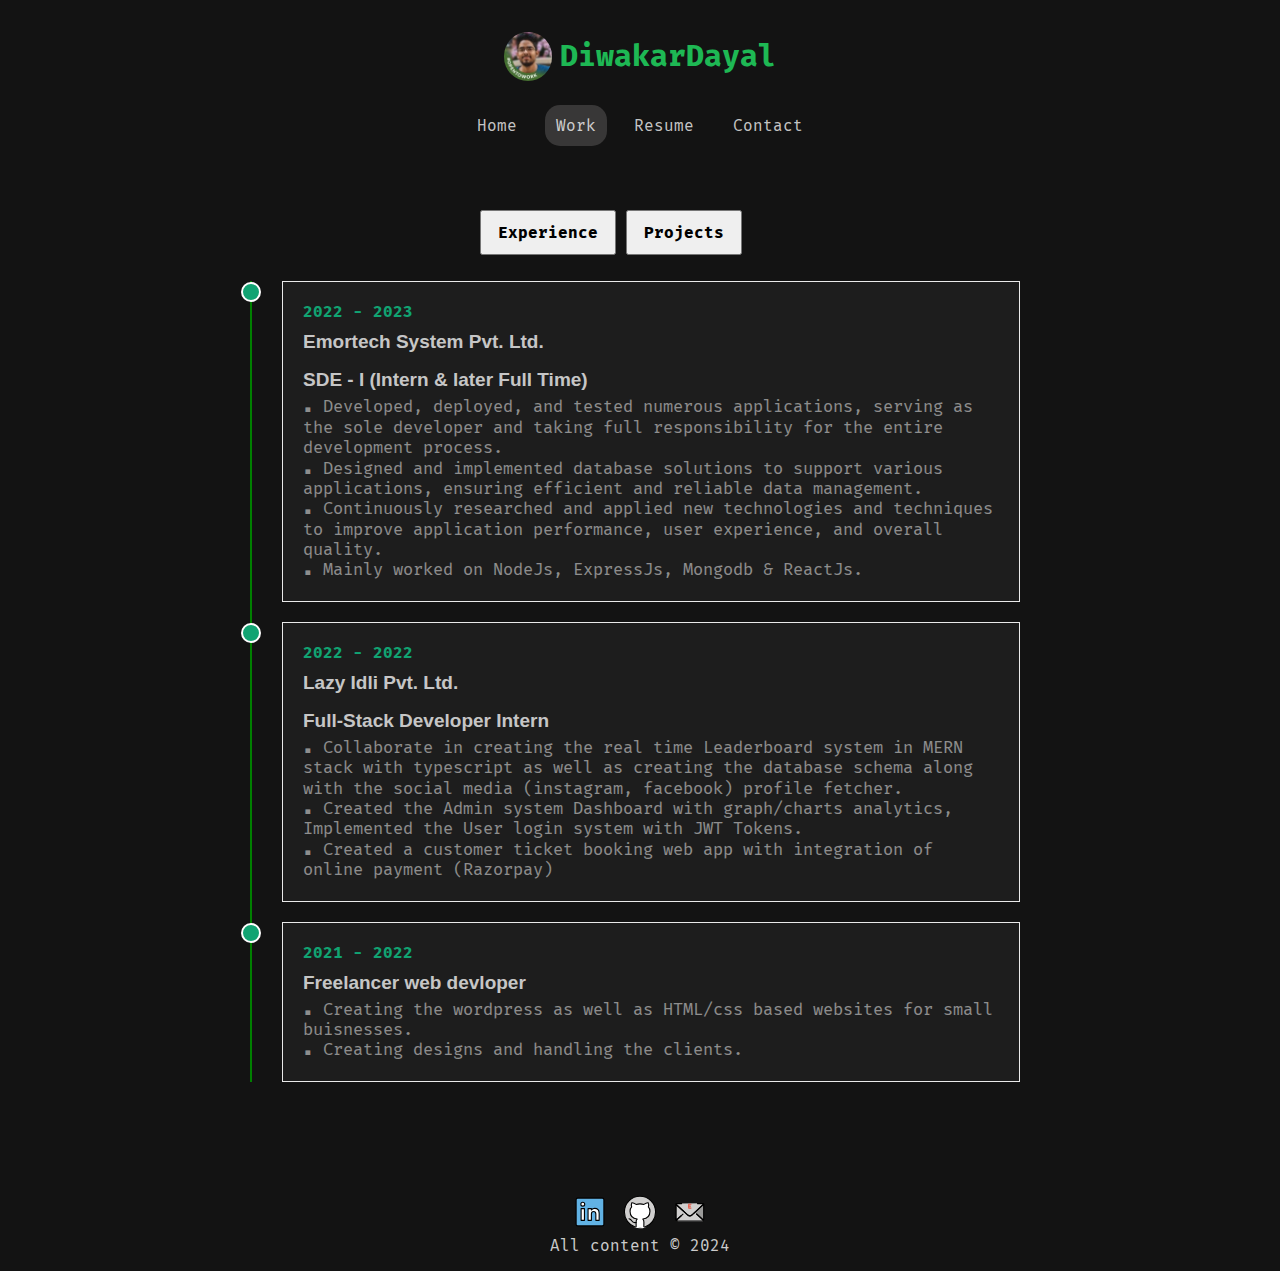
==== work.html @ aed13393 "Initial commit" ====
<!-- @format -->

<!DOCTYPE html>
<html lang="en">
  <head>
    <meta charset="UTF-8" />
    <meta name="viewport" content="width=device-width, initial-scale=1.0" />
    <title></title>
    <link rel="preconnect" href="https://fonts.googleapis.com" />
    <link rel="preconnect" href="https://fonts.gstatic.com" crossorigin />
    <link
      href="https://fonts.googleapis.com/css2?family=Fira+Mono:wght@500;700&display=swap"
      rel="stylesheet"
    />
    <link rel="stylesheet" href="style.css" />
  </head>
  <body>
    <header>
      <div class="logo">
        <img src="./images/profilepicture.jpeg" />
        <div class="logo-name">DiwakarDayal</div>
      </div>
      <nav>
        <div><a href="/">Home</a></div>
        <div class="active"><a href="/work.html">Work</a></div>
        <div><a href="/">Resume</a></div>
        <div><a href="/contact.html">Contact</a></div>
      </nav>
    </header>

    <div class="experience-project-btn">
      <button id="experienceBtn">Experience</button>
      <button id="projectBtn">Projects</button>
    </div>

    <div class="container">
      <main class="row" id="experienceSection">
        <section class="col">
          <div class="contents">
            <div class="box">
              <h4>2022 - 2023</h4>
              <h3>Emortech System Pvt. Ltd.</h3>
              <h3>SDE - I (Intern & later Full Time)</h3>
              <p>
                ▪ Developed, deployed, and tested numerous applications, serving
                as the sole developer and taking full responsibility for the
                entire development process.
                <br />
                ▪ Designed and implemented database solutions to support various
                applications, ensuring efficient and reliable data management.
                <br />
                ▪ Continuously researched and applied new technologies and
                techniques to improve application performance, user experience,
                and overall quality.
                <br />
                ▪ Mainly worked on NodeJs, ExpressJs, Mongodb & ReactJs.
              </p>
            </div>

            <div class="box">
              <h4>2022 - 2022</h4>
              <h3>Lazy Idli Pvt. Ltd.</h3>
              <h3>Full-Stack Developer Intern</h3>
              <p>
                ▪ Collaborate in creating the real time Leaderboard system in
                MERN stack with typescript as well as creating the database
                schema along with the social media (instagram, facebook) profile
                fetcher.
                <br />
                ▪ Created the Admin system Dashboard with graph/charts
                analytics, Implemented the User login system with JWT Tokens.
                <br />
                ▪ Created a customer ticket booking web app with integration of
                online payment (Razorpay)
              </p>
            </div>

            <div class="box">
              <h4>2021 - 2022</h4>
              <h3>Freelancer web devloper</h3>
              <p>
                ▪ Creating the wordpress as well as HTML/css based websites for
                small buisnesses.
                <br />▪ Creating designs and handling the clients.
              </p>
            </div>
          </div>
        </section>
      </main>

      <main class="row hide" id="projectSection">
        <div>
          <h2>eStore</h2>
          <p class="project-description">
            eCommerce platform built with the MERN stack & Redux. it is a
            full-featured shopping cart with PayPal & credit/debit payments. See
            it in action at https://estore3.onrender.com/
          </p>
          <div class="project-tech-stack">
            <h4>Tech stack used:</h4>
            <span>ReactJs</span>
            <span>Bootstrap</span>
            <span>Nodejs</span>
            <span>Vitejs</span>
          </div>
        </div>
        <div>
          <a href="https://estore3.onrender.com/"
            ><img src="./images/proshopscreenshot.jpg" />
          </a>
        </div>
      </main>
    </div>

    <footer>
      <div class="clickable-icons">
        <a
          href="https://www.linkedin.com/in/diwakar-dayal-767646239/"
          target="_blank"
          ><img src="./images/linkedin.svg" alt="LinkedIn" width="5%"
        /></a>
        <a href="https://github.com/diwakardayal" target="_blank"
          ><img src="./images/github.svg" alt="github" width="5%"
        /></a>
        <a href="emailto:diwakardayal65@gmail.com"
          ><img src="./images/email.svg" alt="email" width="5%"
        /></a>
      </div>
      All content &copy; 2024
    </footer>
    <script src="/script.js"></script>
  </body>
</html>
---- style.css ----
/** @format */

*,
*::after,
*::before {
  margin: 0px;
  padding: 0px;
}

body {
  padding: 1rem;
  background-color: rgba(0, 0, 0, 0.926);
  color: rgba(255, 255, 255, 0.798);
  font-family: "Fira Mono", monospace;
}

@media (min-width: 768px) {
  body {
    max-width: 50rem;
    margin: auto;
  }
}

.logo {
  margin-top: 1rem;
  display: flex;
  align-items: center;
  justify-content: center;
  gap: 0.5rem;
}

.logo img {
  border-radius: 50%;
  width: 15%;
}

.logo-name {
  font-size: 30px;
  font-weight: 700;
  color: oklch(0.686283 0.185567 148.959);
}

header {
  display: flex;
  justify-content: center;
  flex-direction: column;
  align-items: center;
}

nav {
  display: flex;
  gap: 1rem;
  margin-top: 1.5rem;
  margin-bottom: 1rem;
  font-family: "Fira Mono", monospace;
  cursor: pointer;
  padding-bottom: 1rem;
  transition: background-color 0.2s ease-in-out;
}

nav a {
  text-decoration: none;
  color: rgba(255, 255, 255, 0.771);
}

nav div {
  padding: 0.7rem;
}

nav div:hover {
  background-color: rgba(128, 128, 128, 0.465);
  border-radius: 20px;
  transition: 0.2s;
}

@media (min-width: 1000px) {
  nav {
    margin-bottom: 3rem;
  }
}

.intro span {
  color: oklch(0.686283 0.185567 148.959);
}

.intro {
  font-family: "Fira Mono", monospace;
  font-weight: 700;
  font-size: 48px;
}

.description {
  margin-top: 2rem;
  font-size: 20px;
  font-weight: 400;
  color: oklch(0.837682 0.001658 17.9116 / 0.8);
}

@media (min-width: 768px) {
  .description {
    margin-top: 4rem;
  }

  header {
  }
}

/* *{
  outline: 1px solid red;
} */

.container {
  width: 100%;
  padding: 10px;
}
.container {
  padding-right: calc(10% - 30px);
}
main.row {
  display: grid;
  /* grid-template-columns: 1fr 1fr; */
  grid-column-gap: 20px;
}
.col header.title {
  font-family: helvetica;
  color: #11a372;
  padding: 0px 0px 20px 30px;
}
.col .contents {
  padding: 0px 30px;
  /* border-left: 2px solid #bababa; */
  border-left: 2px solid green;
}
.col .contents .box {
  position: relative;
  padding: 20px;
  border: 1px solid #eaeaea;
  background-color: #1d1d1d;
  cursor: pointer;
  transition: all 0.4s;
  margin-bottom: 20px;
  color: white;
}
.col .contents .box:hover {
  box-shadow: 0px 3px 12px 0px #ccc;
  border: 1px solid transparent;
}
.col .contents .box::before {
  content: "";
  position: absolute;
  width: 16px;
  height: 16px;
  border-radius: 50%;
  right: calc(100% + 22px);
  top: 0;
  background-color: #11a372;
  border: 2px solid white;
}
.box h4 {
  position: relative;
  color: #11a372;
}
.box h3 {
  font-size: 19px;
  padding: 10px 0px 6px;
  font-family: helvetica;
  /* color: #444; */
  color: rgba(255, 255, 255, 0.761);
}
.box p {
  line-height: 1.2;
  /* color: #666; */
  color: rgba(255, 255, 255, 0.513);
  font-size: 17px;
}
@media (max-width: 768px) {
  main.row {
    grid-template-columns: 1fr;
  }
  .row .col:nth-child(2) {
    margin-top: 30px;
  }
}

.experience-project-btn button {
  padding: 0.7rem 1rem;
  cursor: pointer;
  font-family: "Fira Mono", monospace;
  font-size: 1rem;
  font-weight: 700;
  transition: text-decoration 0.2s ease-in-out;
}

.experience-project-btn button:hover {
  text-decoration: underline;
}

.experience-project-btn {
  width: 20rem;
  margin: auto;
  margin-bottom: 1rem;
}

.hide {
  display: none !important;
}

.show {
  display: block !important;
}

#projectSection {
  background-color: rgba(0, 0, 0, 0.894);
  display: flex;
  justify-content: center;
  align-items: center;
}

#projectSection div {
  flex: 1;
  height: 100%;
  padding: 0.5rem;
}

#projectSection img {
  outline: 1px solid oklch(0.686283 0.185567 148.959);
  width: 100%;
  height: 120%;
}
.project-description {
  margin-top: 1rem;
}

.project-tech-stack {
  margin-top: 1rem;
}

.project-tech-stack h4 {
  margin-bottom: 1rem;
}

.project-tech-stack span {
  background-color: oklab(0.27796 -0.034941 0.00530638);
  color: oklab(0.572729 -0.0963821 -0.00964263);
  padding: 0.2rem 0.4rem;
  border-radius: 10px;
}

footer {
  margin-top: 5rem;
  text-align: center;
}

.active{
  background-color: oklch(0.837682 0.001658 17.9116 / 0.2);
  border-radius: 15px;
}
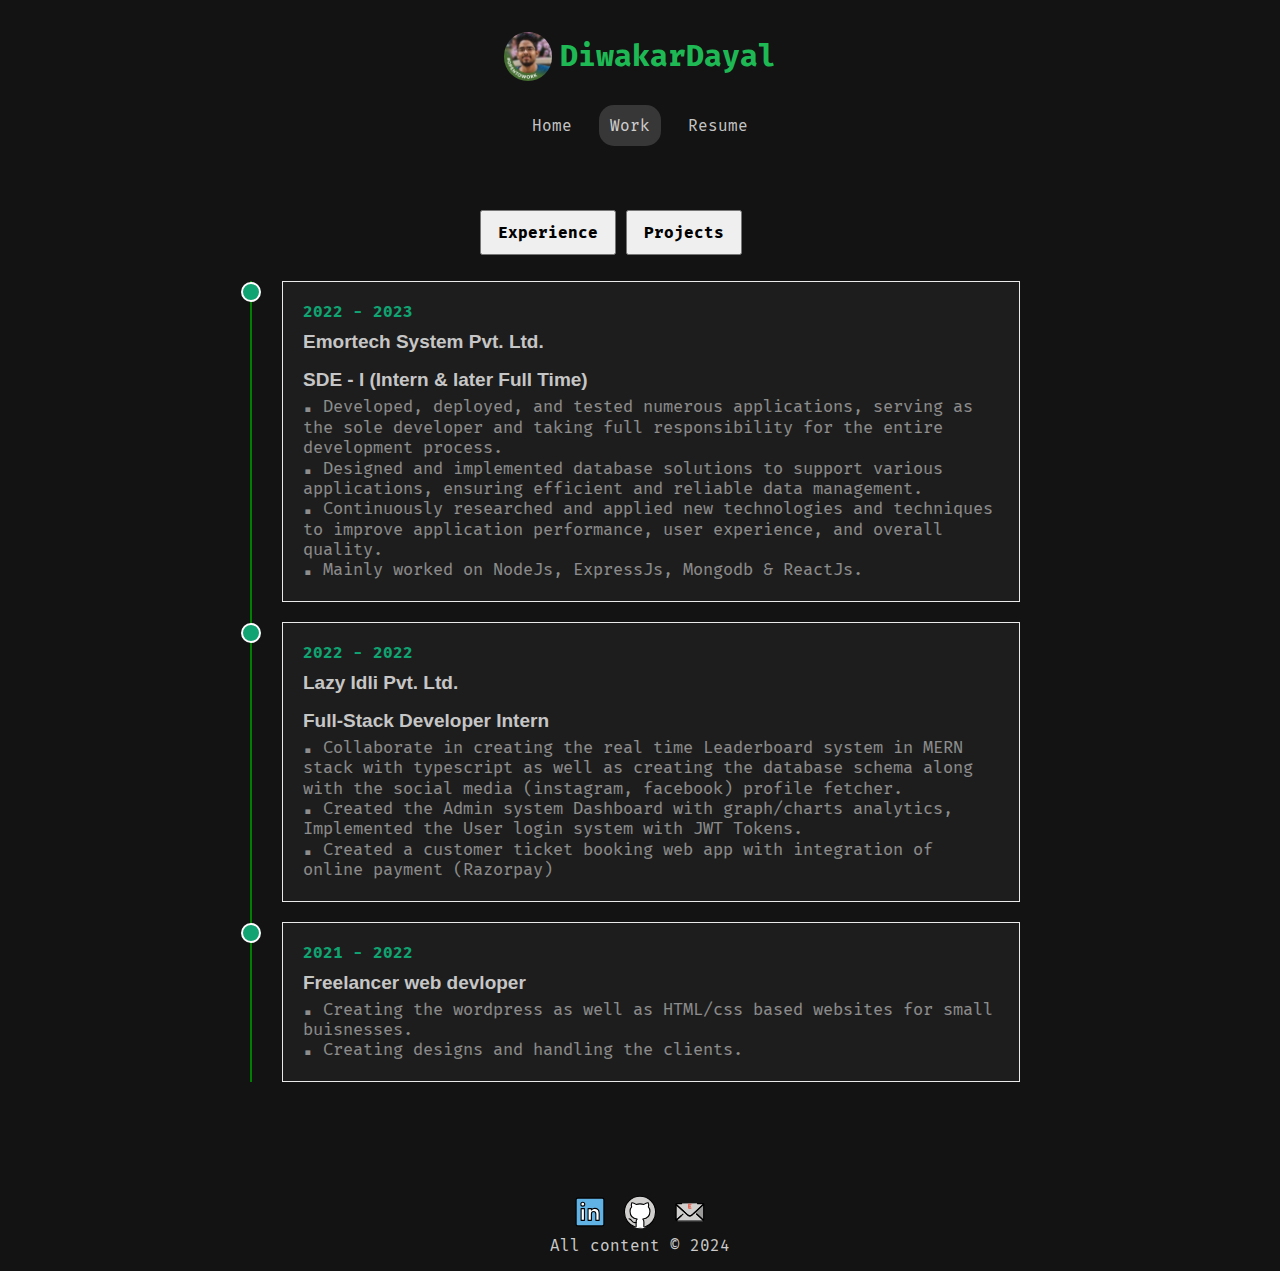
==== commit a15c20ad: "add resume file;" ====
--- a/work.html
+++ b/work.html
@@ -22,9 +22,8 @@
       </div>
       <nav>
         <div><a href="/">Home</a></div>
-        <div class="active"><a href="/work.html">Work</a></div>
-        <div><a href="/">Resume</a></div>
-        <div><a href="/contact.html">Contact</a></div>
+        <div class="active"><a href="work.html">Work</a></div>
+        <div><a href="My Resume.pdf">Resume</a></div>
       </nav>
     </header>
 
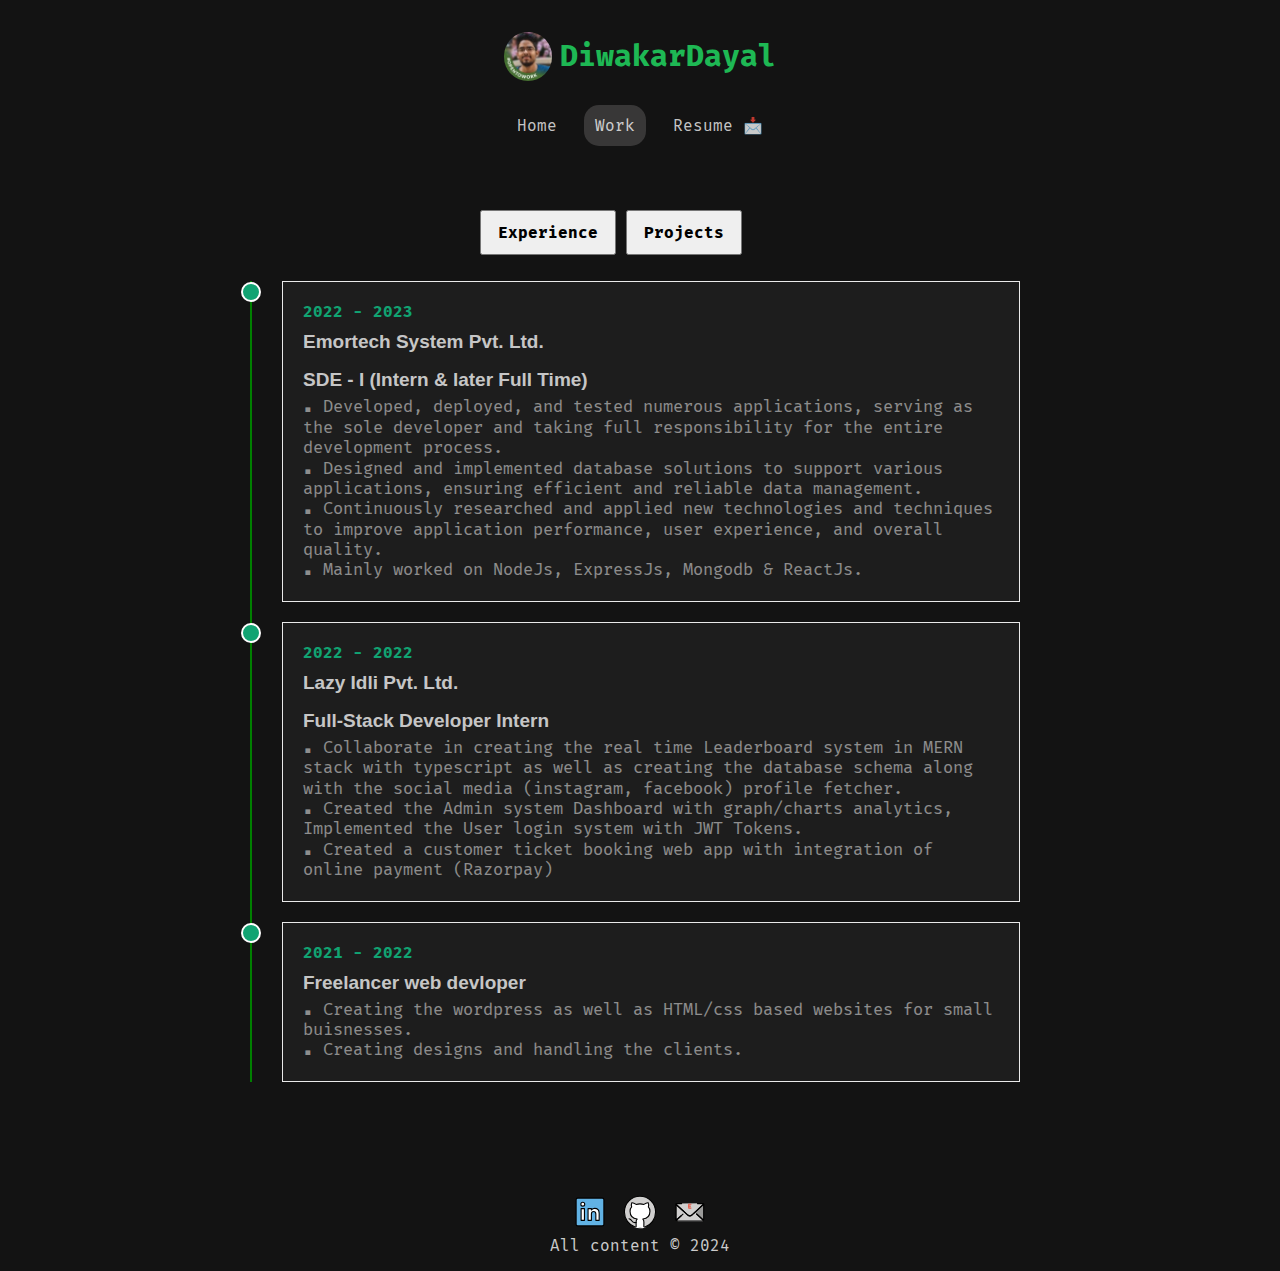
==== commit 0a6b8761: "add updated resume link;" ====
--- a/work.html
+++ b/work.html
@@ -21,9 +21,9 @@
         <div class="logo-name">DiwakarDayal</div>
       </div>
       <nav>
-        <div><a href="/">Home</a></div>
+        <div><a href="https://diwakardayal.github.io/portfolio/">Home</a></div>
         <div class="active"><a href="work.html">Work</a></div>
-        <div><a href="My Resume.pdf">Resume</a></div>
+        <div><a href="https://drive.google.com/file/d/19bxXh-6NTEXS-1Na5cayvz-GKKwEB34v/view?usp=sharing" target="_blank">Resume 📩</a></div>
       </nav>
     </header>
 
@@ -127,6 +127,6 @@
       </div>
       All content &copy; 2024
     </footer>
-    <script src="/script.js"></script>
+    <script src="script.js"></script>
   </body>
 </html>
